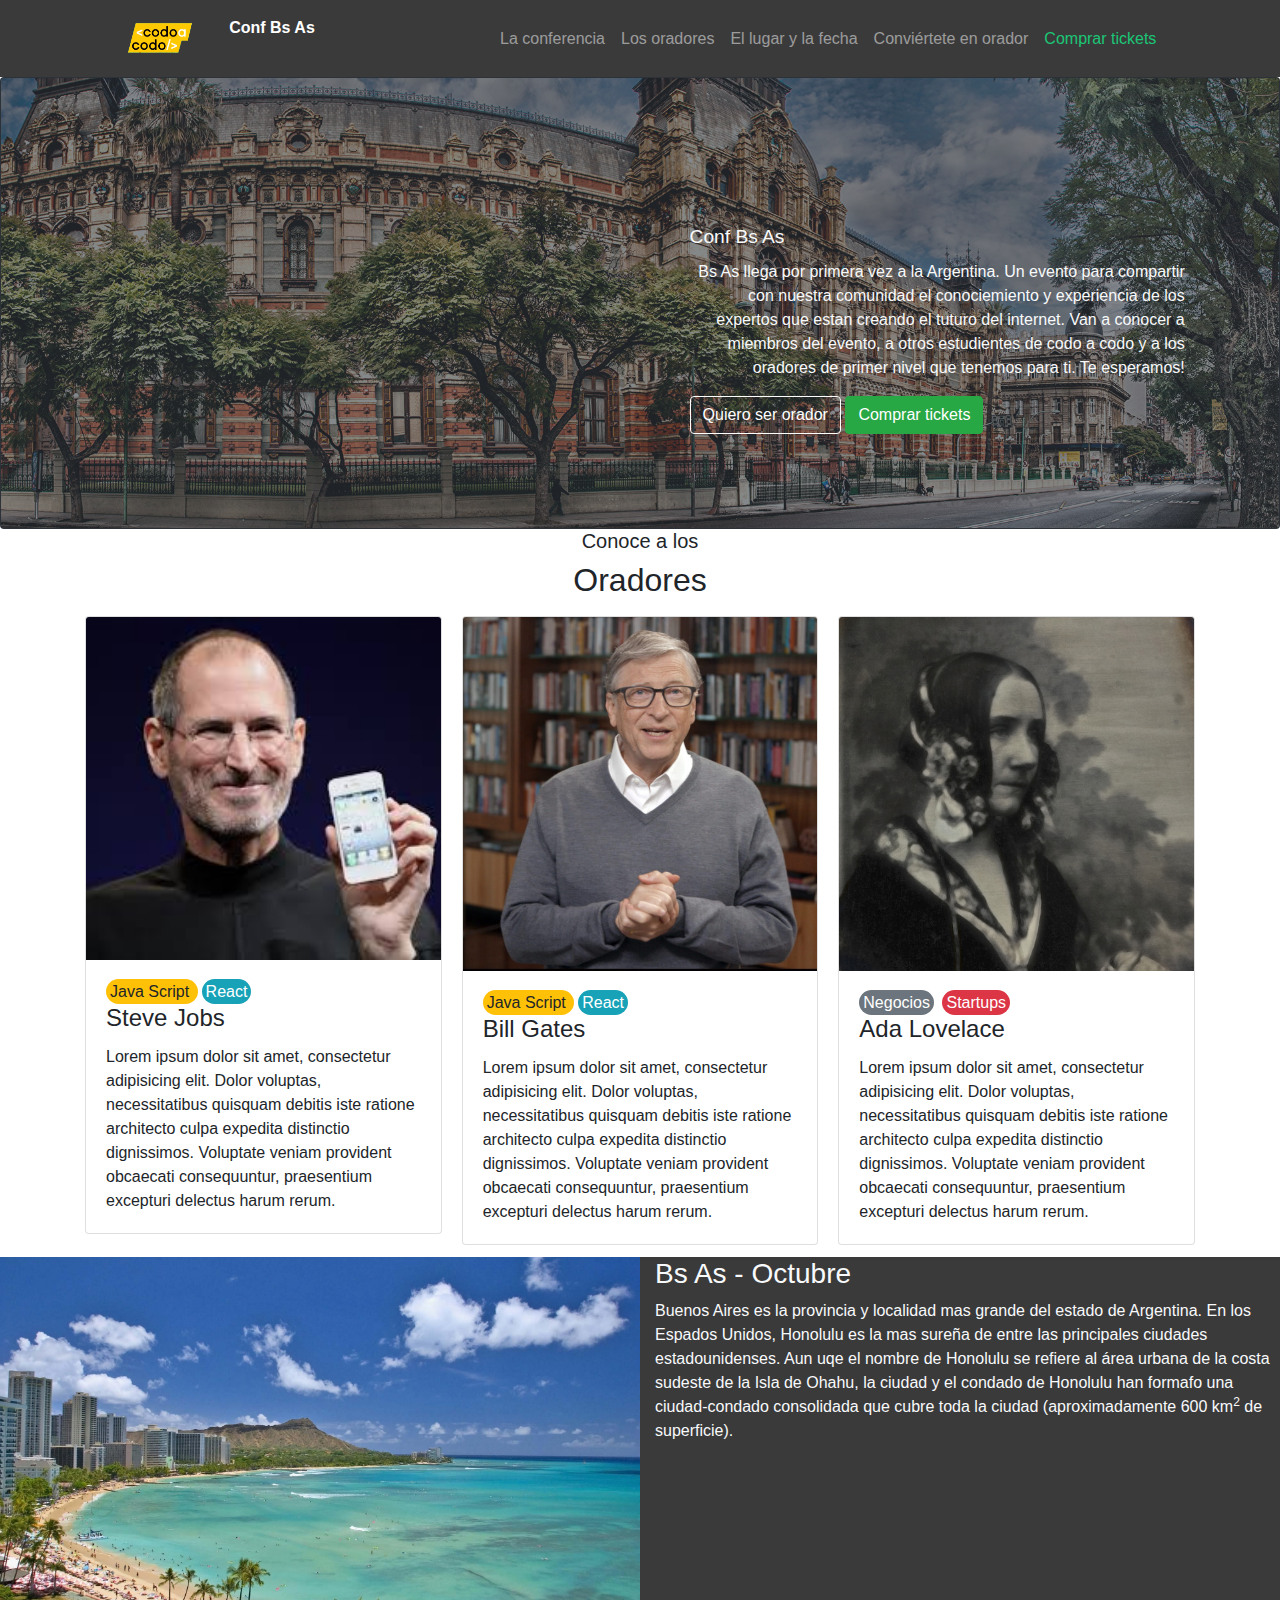
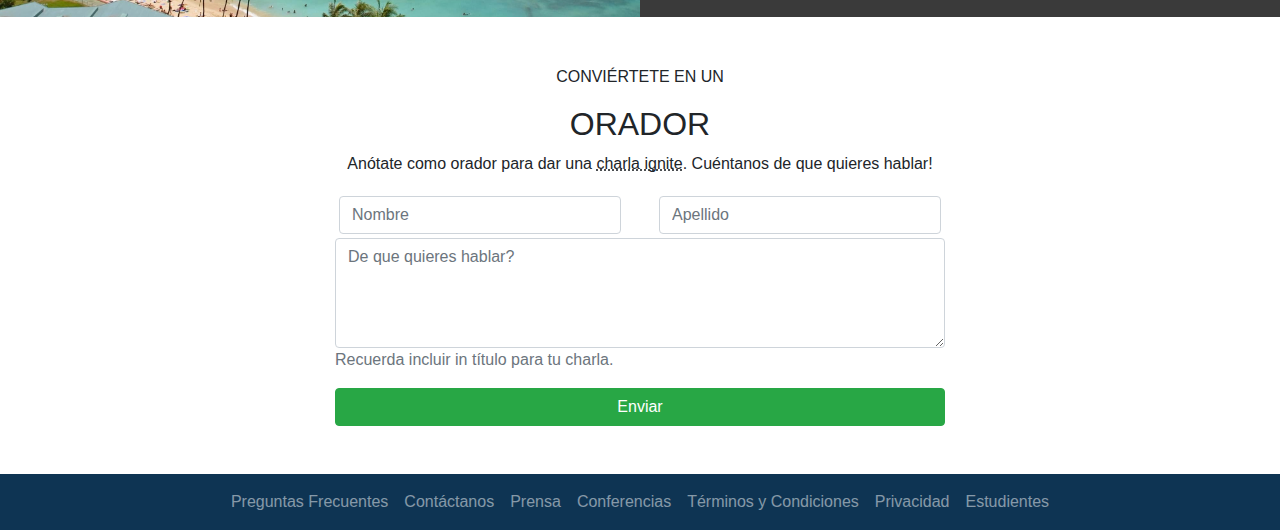
==== index.html @ ba657d94 "Proyecto inicial" ====
<!DOCTYPE html>
<html lang="en">
<head>
    <meta charset="UTF-8">
    <meta http-equiv="X-UA-Compatible" content="IE=edge">
    <meta name="viewport" content="width=device-width, initial-scale=1.0">

    <!--Bootstrap CSS-->
    <link rel="stylesheet" href="https://cdn.jsdelivr.net/npm/bootstrap@4.6.1/dist/css/bootstrap.min.css">

    <!-- CSS-->
    <link rel="stylesheet" href="./css/style.css">
   
    <title>Proyecto 1</title>

    
</head>
<body>
<!-- Navbar Bootstrap-->
    <nav class="navbar navbar-expand-sm  bg-oscurito navbar-dark">
        <div class="container-fluid justify-content-around">

        <ul class="navbar-nav">
            <a class="navbar-brand" href="#">
                <img src="./imagenes/codoacodo.png" alt="Logo" style="width:7vw;" class="">
            </a>
            <li class="nav-item">
                <a class="nav-link text-white" href="#"><strong>Conf Bs As</strong></a>
            </li>
        </ul>
            <ul class="navbar-nav">
     
            <li class="nav-item">
                <a class="nav-link" href="#">La conferencia</a>
            </li>
            <li class="nav-item">
                <a class="nav-link" href="#">Los oradores</a>
            </li>
            <li class="nav-item">
                <a class="nav-link" href="#">El lugar y la fecha</a>
            </li>
            <li class="nav-item">
                <a class="nav-link" href="#">Conviértete en orador</a>
            </li>
            <li class="nav-item">
                <a  id="verde-success" class="nav-link" href="#">Comprar tickets</a>
            </li>
        </ul>
        </div>
    </nav>



<!-- Main Image-->

    <div class="card bg-dark">
        <img class="card-img" src="./imagenes/ba1.jpg" alt="ba1">
            <div class="card-img-overlay text-light container-1">
                        <div class="container-2">
                             <h2 class="card-title ">Conf Bs As</h2>
                             <p class="card-text text-main">
                            Bs As llega por primera vez a la Argentina. Un evento para compartir con
                            nuestra comunidad el conociemiento y experiencia de los expertos que
                            estan creando el tuturo del internet. Van a conocer a miembros del
                            evento, a otros estudientes de codo a codo y a los oradores de primer
                            nivel que tenemos para ti. Te esperamos!
                             </p>
                            <a class="btn text-white border-white" href="#">Quiero ser orador</a>
                            <a class="btn btn-success" href="#">Comprar tickets</a>
                        </div>
            </div>
     </div>

<!-- Título Cards-->

     <div class="text-center">
        <h5>Conoce a los</h5>
         <h2>Oradores</h2>
     </div>

<!-- Cards-->

<div class="container mt-3">
    <div class="card-columns">
<!-- Card Jobs-->
                <div class="card">
                    <img class="card-img-top" src="./imagenes/steve.jpg" alt="Card image" style="width:100%">
                    <div class="card-body">
                        <span class="badger rounded-pill bg-warning p-1"> Java Script </span>
                        <span class="badger rounded-pill bg-info p-1 text-white m-1"> React </span>
                        <h4 class="card-title">Steve Jobs</h4>
                        <p class="card-text">Lorem ipsum dolor sit amet, consectetur adipisicing elit. Dolor voluptas, necessitatibus quisquam debitis iste ratione architecto culpa expedita distinctio dignissimos. Voluptate veniam provident obcaecati consequuntur, praesentium excepturi delectus harum rerum.</p>
                    </div>
                </div>
<!-- Card Gates-->
            <div class="card" >
                <img class="card-img-top" src="./imagenes/bill.jpg" alt="Card image" style="width:100%">
                <div class="card-body">
                    <span class="badger rounded-pill bg-warning p-1"> Java Script </span>
                    <span class="badger rounded-pill bg-info p-1 text-white m-1"> React </span>
                    <h4 class="card-title">Bill Gates</h4>
                    <p class="card-text">Lorem ipsum dolor sit amet, consectetur adipisicing elit. Dolor voluptas, necessitatibus quisquam debitis iste ratione architecto culpa expedita distinctio dignissimos. Voluptate veniam provident obcaecati consequuntur, praesentium excepturi delectus harum rerum.</p>
                </div>
            </div>
<!-- Card Lovelace-->
            <div class="card">
                <img class="card-img-top" src="./imagenes/ada.jpeg" alt="Card image" style="width:100%">
                <div class="card-body">
                    <span class="badger rounded-pill bg-secondary p-1 text-white">Negocios</span>
                    <span class="badger rounded-pill bg-danger p-1 text-white m-1">Startups</span>
                    <h4 class="card-title">Ada Lovelace</h4>
                    <p class="card-text">Lorem ipsum dolor sit amet, consectetur adipisicing elit. Dolor voluptas, necessitatibus quisquam debitis iste ratione architecto culpa expedita distinctio dignissimos. Voluptate veniam provident obcaecati consequuntur, praesentium excepturi delectus harum rerum.</p>
                </div>
            </div>
    </div>
</div>


<div class="container-fluid p-0 m-0">
    <div class="row">
        <div class="col-6 m-0 p-0">
            <img class="img-honolulu" src="./imagenes/honolulu.jpg" alt="honolulu">
        </div>

        <div class="col-6 bg-oscurito text-light">
            <h3>Bs As - Octubre</h3>
            <p>Buenos Aires es la provincia y localidad mas grande del estado de Argentina. En los Espados Unidos, Honolulu es la mas sureña de entre las principales ciudades estadounidenses. Aun uqe el nombre de Honolulu se refiere al área urbana de la costa sudeste de la Isla de Ohahu, la ciudad y el condado de Honolulu han formafo una ciudad-condado consolidada que cubre toda la ciudad (aproximadamente 600 km<sup>2</sup> de superficie).</p>
        </div>
    </div>
</div>


<!--Formulario  -->

<div class="container" style="width: 50%">

    <div class="text-center mt-5">
     <p>CONVIÉRTETE EN UN</p>
     <H2>ORADOR</H2>
     <P>Anótate como orador para dar una <abbr title="charla ignite">charla ignite</abbr>. Cuéntanos de que quieres hablar!</P>
    </div>

    <form action="">
        <div class="row">
            <div class="col m-1">
                <div class="form-group-inline">
                    <input type="text" class="form-control" name="Nombre" placeholder="Nombre">
                </div>
            </div>
            <div class="col m-1">
                <div class="form-group-inline">
                    <input type="text" class="form-control" name="Apellido" placeholder="Apellido">
                </div>
            </div>
        </div>

        <div class="row">
            <div class="col">
                <div class="form-group">
                    <textarea name="comentario0" class="form-control" id="comentario" rows="4" placeholder="De que quieres hablar?"></textarea>
                    <p class="text-secondary">Recuerda incluir in título para tu charla.</p>
                </div>
            </div>
        </div>

        <div class="row">
            <div class="col">
                <button type="enviar" class="btn btn-success" style="width:100%">Enviar</button>
            </div>
        </div>
    </form>
</div>


<!-- Nav Footer-->

<nav id="navbar-foot" class="navbar navbar-expand-sm  navbar-dark justify-content-center mt-5">
    <ul class="navbar-nav">
        <li class="nav-item">
            <a class="nav-link" href="#">Preguntas Frecuentes</a>
        </li>
        <li class="nav-item">
            <a class="nav-link" href="#">Contáctanos</a>
        </li>
        <li class="nav-item">
            <a class="nav-link" href="#">Prensa</a>
        </li>
        <li class="nav-item">
            <a class="nav-link" href="#">Conferencias</a>
        </li>
        <li class="nav-item">
            <a class="nav-link" href="#">Términos y Condiciones</a>
        </li>
        <li class="nav-item">
            <a class="nav-link" href="#">Privacidad</a>
        </li>
        <li class="nav-item">
            <a class="nav-link"href="#">Estudientes</a>
        </li>
    </ul>
</nav>

  </body>
  </html>
  
<!--Bootstrap Bundle with Popper -->
    <script src="https://cdn.jsdelivr.net/npm/bootstrap@5.0.2/dist/js/bootstrap.bundle.min.js"></script>
</body>
</html>
---- css/style.css ----
/* Puntero sobre hipervinculos a */
a {
    cursor: pointer;
}

/* Nav superior- color del background del navbar superior */
.bg-oscurito{
    background-color: #3a3a3a;
}

/* Nav superior- Comprar ticket */
#verde-success {
    color: #1ac776;
}

.navbar-sup {

}

/* main image*/

.container-1 {
    display: flex;
    justify-content: flex-end;
    align-items: flex-end;
}

.text-main {
    text-align: right;
}

.container-2 {
    margin-right: 6%;
    margin-bottom: 6%;
    width: 40%;
    height: auto;
}

.container-2 h2, .container-2 h3 {
    font-size: 1.5vw;
}


.card-img {
    opacity: 0.4;
    height: 50vh;
    object-fit: cover;
}
.img-honolulu {
    height: 40vh;
    width: 100%;
    object-fit: cover;
}

/* Navbar inferior*/

#navbar-foot {
 background-color: hsl(207, 71%, 19%);
}
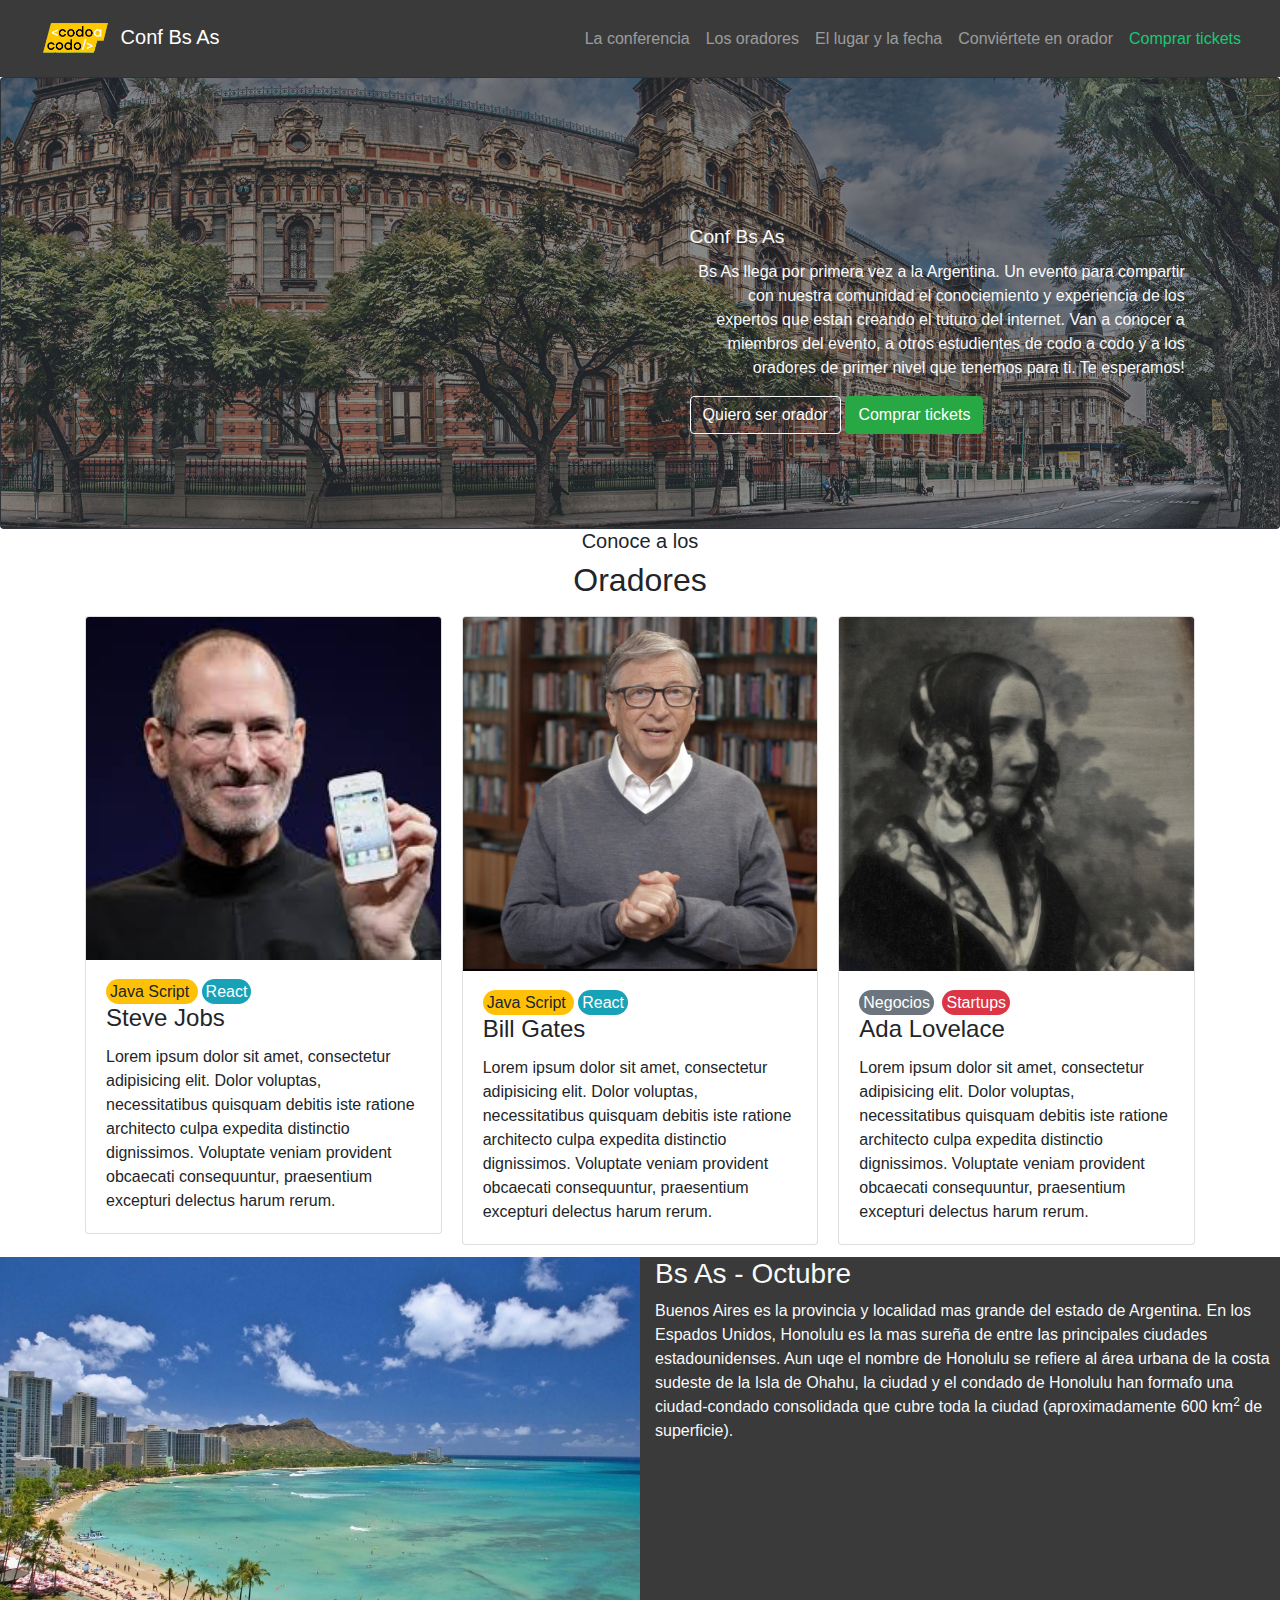
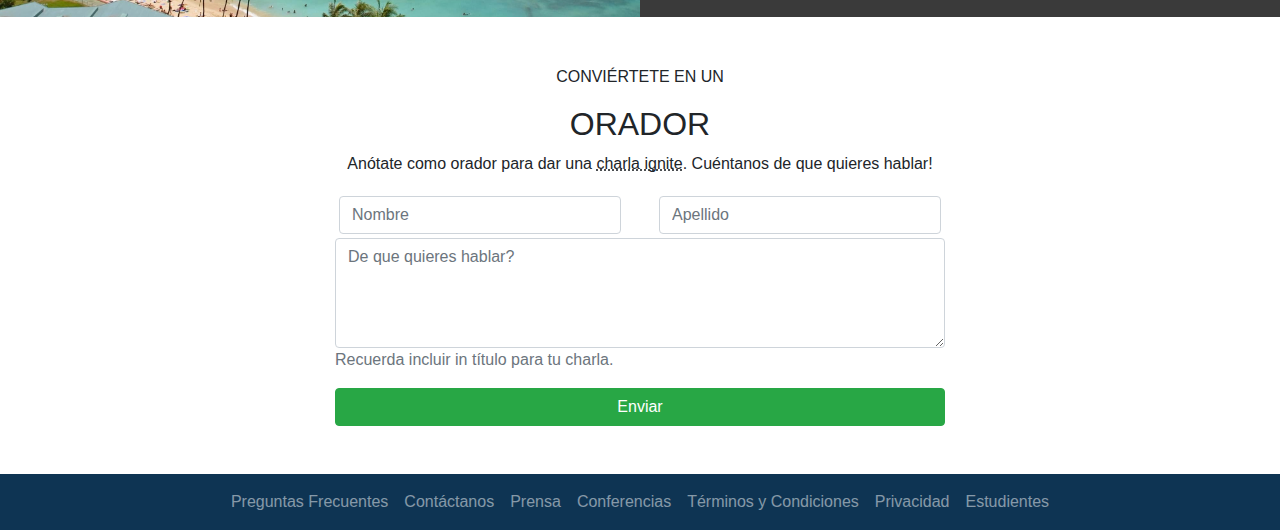
==== commit a7931782: "Add files via upload" ====
--- a/index.html
+++ b/index.html
@@ -1,209 +1,207 @@
-<!DOCTYPE html>
-<html lang="en">
-<head>
-    <meta charset="UTF-8">
-    <meta http-equiv="X-UA-Compatible" content="IE=edge">
-    <meta name="viewport" content="width=device-width, initial-scale=1.0">
-
-    <!--Bootstrap CSS-->
-    <link rel="stylesheet" href="https://cdn.jsdelivr.net/npm/bootstrap@4.6.1/dist/css/bootstrap.min.css">
-
-    <!-- CSS-->
-    <link rel="stylesheet" href="./css/style.css">
-   
-    <title>Proyecto 1</title>
-
-    
-</head>
-<body>
-<!-- Navbar Bootstrap-->
-    <nav class="navbar navbar-expand-sm  bg-oscurito navbar-dark">
-        <div class="container-fluid justify-content-around">
-
-        <ul class="navbar-nav">
-            <a class="navbar-brand" href="#">
-                <img src="./imagenes/codoacodo.png" alt="Logo" style="width:7vw;" class="">
-            </a>
-            <li class="nav-item">
-                <a class="nav-link text-white" href="#"><strong>Conf Bs As</strong></a>
-            </li>
-        </ul>
-            <ul class="navbar-nav">
-     
-            <li class="nav-item">
-                <a class="nav-link" href="#">La conferencia</a>
-            </li>
-            <li class="nav-item">
-                <a class="nav-link" href="#">Los oradores</a>
-            </li>
-            <li class="nav-item">
-                <a class="nav-link" href="#">El lugar y la fecha</a>
-            </li>
-            <li class="nav-item">
-                <a class="nav-link" href="#">Conviértete en orador</a>
-            </li>
-            <li class="nav-item">
-                <a  id="verde-success" class="nav-link" href="#">Comprar tickets</a>
-            </li>
-        </ul>
-        </div>
-    </nav>
-
-
-
-<!-- Main Image-->
-
-    <div class="card bg-dark">
-        <img class="card-img" src="./imagenes/ba1.jpg" alt="ba1">
-            <div class="card-img-overlay text-light container-1">
-                        <div class="container-2">
-                             <h2 class="card-title ">Conf Bs As</h2>
-                             <p class="card-text text-main">
-                            Bs As llega por primera vez a la Argentina. Un evento para compartir con
-                            nuestra comunidad el conociemiento y experiencia de los expertos que
-                            estan creando el tuturo del internet. Van a conocer a miembros del
-                            evento, a otros estudientes de codo a codo y a los oradores de primer
-                            nivel que tenemos para ti. Te esperamos!
-                             </p>
-                            <a class="btn text-white border-white" href="#">Quiero ser orador</a>
-                            <a class="btn btn-success" href="#">Comprar tickets</a>
-                        </div>
-            </div>
-     </div>
-
-<!-- Título Cards-->
-
-     <div class="text-center">
-        <h5>Conoce a los</h5>
-         <h2>Oradores</h2>
-     </div>
-
-<!-- Cards-->
-
-<div class="container mt-3">
-    <div class="card-columns">
-<!-- Card Jobs-->
-                <div class="card">
-                    <img class="card-img-top" src="./imagenes/steve.jpg" alt="Card image" style="width:100%">
-                    <div class="card-body">
-                        <span class="badger rounded-pill bg-warning p-1"> Java Script </span>
-                        <span class="badger rounded-pill bg-info p-1 text-white m-1"> React </span>
-                        <h4 class="card-title">Steve Jobs</h4>
-                        <p class="card-text">Lorem ipsum dolor sit amet, consectetur adipisicing elit. Dolor voluptas, necessitatibus quisquam debitis iste ratione architecto culpa expedita distinctio dignissimos. Voluptate veniam provident obcaecati consequuntur, praesentium excepturi delectus harum rerum.</p>
-                    </div>
-                </div>
-<!-- Card Gates-->
-            <div class="card" >
-                <img class="card-img-top" src="./imagenes/bill.jpg" alt="Card image" style="width:100%">
-                <div class="card-body">
-                    <span class="badger rounded-pill bg-warning p-1"> Java Script </span>
-                    <span class="badger rounded-pill bg-info p-1 text-white m-1"> React </span>
-                    <h4 class="card-title">Bill Gates</h4>
-                    <p class="card-text">Lorem ipsum dolor sit amet, consectetur adipisicing elit. Dolor voluptas, necessitatibus quisquam debitis iste ratione architecto culpa expedita distinctio dignissimos. Voluptate veniam provident obcaecati consequuntur, praesentium excepturi delectus harum rerum.</p>
-                </div>
-            </div>
-<!-- Card Lovelace-->
-            <div class="card">
-                <img class="card-img-top" src="./imagenes/ada.jpeg" alt="Card image" style="width:100%">
-                <div class="card-body">
-                    <span class="badger rounded-pill bg-secondary p-1 text-white">Negocios</span>
-                    <span class="badger rounded-pill bg-danger p-1 text-white m-1">Startups</span>
-                    <h4 class="card-title">Ada Lovelace</h4>
-                    <p class="card-text">Lorem ipsum dolor sit amet, consectetur adipisicing elit. Dolor voluptas, necessitatibus quisquam debitis iste ratione architecto culpa expedita distinctio dignissimos. Voluptate veniam provident obcaecati consequuntur, praesentium excepturi delectus harum rerum.</p>
-                </div>
-            </div>
-    </div>
-</div>
-
-
-<div class="container-fluid p-0 m-0">
-    <div class="row">
-        <div class="col-6 m-0 p-0">
-            <img class="img-honolulu" src="./imagenes/honolulu.jpg" alt="honolulu">
-        </div>
-
-        <div class="col-6 bg-oscurito text-light">
-            <h3>Bs As - Octubre</h3>
-            <p>Buenos Aires es la provincia y localidad mas grande del estado de Argentina. En los Espados Unidos, Honolulu es la mas sureña de entre las principales ciudades estadounidenses. Aun uqe el nombre de Honolulu se refiere al área urbana de la costa sudeste de la Isla de Ohahu, la ciudad y el condado de Honolulu han formafo una ciudad-condado consolidada que cubre toda la ciudad (aproximadamente 600 km<sup>2</sup> de superficie).</p>
-        </div>
-    </div>
-</div>
-
-
-<!--Formulario  -->
-
-<div class="container" style="width: 50%">
-
-    <div class="text-center mt-5">
-     <p>CONVIÉRTETE EN UN</p>
-     <H2>ORADOR</H2>
-     <P>Anótate como orador para dar una <abbr title="charla ignite">charla ignite</abbr>. Cuéntanos de que quieres hablar!</P>
-    </div>
-
-    <form action="">
-        <div class="row">
-            <div class="col m-1">
-                <div class="form-group-inline">
-                    <input type="text" class="form-control" name="Nombre" placeholder="Nombre">
-                </div>
-            </div>
-            <div class="col m-1">
-                <div class="form-group-inline">
-                    <input type="text" class="form-control" name="Apellido" placeholder="Apellido">
-                </div>
-            </div>
-        </div>
-
-        <div class="row">
-            <div class="col">
-                <div class="form-group">
-                    <textarea name="comentario0" class="form-control" id="comentario" rows="4" placeholder="De que quieres hablar?"></textarea>
-                    <p class="text-secondary">Recuerda incluir in título para tu charla.</p>
-                </div>
-            </div>
-        </div>
-
-        <div class="row">
-            <div class="col">
-                <button type="enviar" class="btn btn-success" style="width:100%">Enviar</button>
-            </div>
-        </div>
-    </form>
-</div>
-
-
-<!-- Nav Footer-->
-
-<nav id="navbar-foot" class="navbar navbar-expand-sm  navbar-dark justify-content-center mt-5">
-    <ul class="navbar-nav">
-        <li class="nav-item">
-            <a class="nav-link" href="#">Preguntas Frecuentes</a>
-        </li>
-        <li class="nav-item">
-            <a class="nav-link" href="#">Contáctanos</a>
-        </li>
-        <li class="nav-item">
-            <a class="nav-link" href="#">Prensa</a>
-        </li>
-        <li class="nav-item">
-            <a class="nav-link" href="#">Conferencias</a>
-        </li>
-        <li class="nav-item">
-            <a class="nav-link" href="#">Términos y Condiciones</a>
-        </li>
-        <li class="nav-item">
-            <a class="nav-link" href="#">Privacidad</a>
-        </li>
-        <li class="nav-item">
-            <a class="nav-link"href="#">Estudientes</a>
-        </li>
-    </ul>
-</nav>
-
-  </body>
-  </html>
-  
-<!--Bootstrap Bundle with Popper -->
-    <script src="https://cdn.jsdelivr.net/npm/bootstrap@5.0.2/dist/js/bootstrap.bundle.min.js"></script>
-</body>
+<!DOCTYPE html>
+<html lang="en">
+<head>
+    <meta charset="UTF-8">
+    <meta http-equiv="X-UA-Compatible" content="IE=edge">
+    <meta name="viewport" content="width=device-width, initial-scale=1.0">
+
+    <!--Bootstrap CSS-->
+    <link rel="stylesheet" href="https://cdn.jsdelivr.net/npm/bootstrap@4.6.1/dist/css/bootstrap.min.css">
+
+    <!-- CSS-->
+    <link rel="stylesheet" href="./css/style.css">
+   
+    <title>Integrador Bootstrap</title>
+
+    
+</head>
+<body>
+<!-- Navbar Bootstrap-->
+    <nav class="navbar navbar-expand-lg  bg-oscurito navbar-dark">
+        <div class="container-fluid justify-content-around">
+            <a class="navbar-brand" href="#">
+                <img src="./imagenes/codoacodo.png" alt="Logo" style="width:7vw;" class="">Conf Bs As
+            </a>
+            <button class="navbar-toggler" type="button" data-bs-toggle="collapse" data-bs-target="#collapsibleNavbar">
+                <span class="navbar-toggler-icon"></span>
+              </button>
+              <div class="collapse navbar-collapse justify-content-end" id="collapsibleNavbar">
+                <ul class="navbar-nav">
+                    <li class="nav-item">
+                        <a class="nav-link" href="#">La conferencia</a>
+                    </li>
+                    <li class="nav-item">
+                        <a class="nav-link" href="#">Los oradores</a>
+                    </li>
+                    <li class="nav-item">
+                        <a class="nav-link" href="#">El lugar y la fecha</a>
+                    </li>
+                    <li class="nav-item">
+                        <a class="nav-link" href="#">Conviértete en orador</a>
+                    </li>
+                    <li class="nav-item">
+                        <a  id="verde-success" class="nav-link" href="#">Comprar tickets</a>
+                    </li>
+                </ul>
+              </div>
+        </div>
+    </nav>
+
+
+<!-- Main Image-->
+
+<!-- Slider hecho con un Card-img-overlay para que el texto quede arriba de la imagen-->
+    <div class="card bg-dark">
+        <img class="card-img" src="./imagenes/ba1.jpg" alt="ba1">
+            <div class="card-img-overlay text-light container-1">
+                        <div class="container-2">
+                             <h2 class="card-title ">Conf Bs As</h2>
+                             <p class="card-text text-main">
+                            Bs As llega por primera vez a la Argentina. Un evento para compartir con
+                            nuestra comunidad el conociemiento y experiencia de los expertos que
+                            estan creando el tuturo del internet. Van a conocer a miembros del
+                            evento, a otros estudientes de codo a codo y a los oradores de primer
+                            nivel que tenemos para ti. Te esperamos!
+                             </p>
+                            <a class="btn text-white border-white" href="#">Quiero ser orador</a>
+                            <a class="btn btn-success" href="#">Comprar tickets</a>
+                        </div>
+            </div>
+     </div>
+
+<!-- Título Cards-->
+
+     <div class="text-center">
+        <h5>Conoce a los</h5>
+         <h2>Oradores</h2>
+     </div>
+
+<!-- Cards-->
+
+<div class="container mt-3">
+    <div class="card-columns">
+<!-- Card Jobs-->
+                <div class="card">
+                    <img class="card-img-top" src="./imagenes/steve.jpg" alt="Card image" style="width:100%">
+                    <div class="card-body">
+                        <span class="badger rounded-pill bg-warning p-1"> Java Script </span>
+                        <span class="badger rounded-pill bg-info p-1 text-white m-1"> React </span>
+                        <h4 class="card-title">Steve Jobs</h4>
+                        <p class="card-text">Lorem ipsum dolor sit amet, consectetur adipisicing elit. Dolor voluptas, necessitatibus quisquam debitis iste ratione architecto culpa expedita distinctio dignissimos. Voluptate veniam provident obcaecati consequuntur, praesentium excepturi delectus harum rerum.</p>
+                    </div>
+                </div>
+<!-- Card Gates-->
+            <div class="card" >
+                <img class="card-img-top" src="./imagenes/bill.jpg" alt="Card image" style="width:100%">
+                <div class="card-body">
+                    <span class="badger rounded-pill bg-warning p-1"> Java Script </span>
+                    <span class="badger rounded-pill bg-info p-1 text-white m-1"> React </span>
+                    <h4 class="card-title">Bill Gates</h4>
+                    <p class="card-text">Lorem ipsum dolor sit amet, consectetur adipisicing elit. Dolor voluptas, necessitatibus quisquam debitis iste ratione architecto culpa expedita distinctio dignissimos. Voluptate veniam provident obcaecati consequuntur, praesentium excepturi delectus harum rerum.</p>
+                </div>
+            </div>
+<!-- Card Lovelace-->
+            <div class="card">
+                <img class="card-img-top" src="./imagenes/ada.jpeg" alt="Card image" style="width:100%">
+                <div class="card-body">
+                    <span class="badger rounded-pill bg-secondary p-1 text-white">Negocios</span>
+                    <span class="badger rounded-pill bg-danger p-1 text-white m-1">Startups</span>
+                    <h4 class="card-title">Ada Lovelace</h4>
+                    <p class="card-text">Lorem ipsum dolor sit amet, consectetur adipisicing elit. Dolor voluptas, necessitatibus quisquam debitis iste ratione architecto culpa expedita distinctio dignissimos. Voluptate veniam provident obcaecati consequuntur, praesentium excepturi delectus harum rerum.</p>
+                </div>
+            </div>
+    </div>
+</div>
+
+
+<div class="container-fluid p-0 m-0">
+    <div class="row">
+        <div class="col-6 m-0 p-0">
+            <img class="img-honolulu" src="./imagenes/honolulu.jpg" alt="honolulu">
+        </div>
+
+        <div class="col-6 bg-oscurito text-light">
+            <h3>Bs As - Octubre</h3>
+            <p>Buenos Aires es la provincia y localidad mas grande del estado de Argentina. En los Espados Unidos, Honolulu es la mas sureña de entre las principales ciudades estadounidenses. Aun uqe el nombre de Honolulu se refiere al área urbana de la costa sudeste de la Isla de Ohahu, la ciudad y el condado de Honolulu han formafo una ciudad-condado consolidada que cubre toda la ciudad (aproximadamente 600 km<sup>2</sup> de superficie).</p>
+        </div>
+    </div>
+</div>
+
+
+<!--Formulario  -->
+
+<div class="container" style="width: 50%">
+
+    <div class="text-center mt-5">
+     <p>CONVIÉRTETE EN UN</p>
+     <H2>ORADOR</H2>
+     <P>Anótate como orador para dar una <abbr title="charla ignite">charla ignite</abbr>. Cuéntanos de que quieres hablar!</P>
+    </div>
+
+    <form action="">
+        <div class="row">
+            <div class="col m-1">
+                <div class="form-group-inline">
+                    <input type="text" class="form-control" name="Nombre" placeholder="Nombre">
+                </div>
+            </div>
+            <div class="col m-1">
+                <div class="form-group-inline">
+                    <input type="text" class="form-control" name="Apellido" placeholder="Apellido">
+                </div>
+            </div>
+        </div>
+
+        <div class="row">
+            <div class="col">
+                <div class="form-group">
+                    <textarea name="comentario0" class="form-control" id="comentario" rows="4" placeholder="De que quieres hablar?"></textarea>
+                    <p class="text-secondary">Recuerda incluir in título para tu charla.</p>
+                </div>
+            </div>
+        </div>
+
+        <div class="row">
+            <div class="col">
+                <button type="enviar" class="btn btn-success" style="width:100%">Enviar</button>
+            </div>
+        </div>
+    </form>
+</div>
+
+
+<!-- Nav Footer-->
+
+<nav id="navbar-foot" class="navbar navbar-expand-sm  navbar-dark justify-content-center mt-5">
+    <ul class="navbar-nav">
+        <li class="nav-item">
+            <a class="nav-link" href="#">Preguntas Frecuentes</a>
+        </li>
+        <li class="nav-item">
+            <a class="nav-link" href="#">Contáctanos</a>
+        </li>
+        <li class="nav-item">
+            <a class="nav-link" href="#">Prensa</a>
+        </li>
+        <li class="nav-item">
+            <a class="nav-link" href="#">Conferencias</a>
+        </li>
+        <li class="nav-item">
+            <a class="nav-link" href="#">Términos y Condiciones</a>
+        </li>
+        <li class="nav-item">
+            <a class="nav-link" href="#">Privacidad</a>
+        </li>
+        <li class="nav-item">
+            <a class="nav-link"href="#">Estudientes</a>
+        </li>
+    </ul>
+</nav>
+
+  </body>
+  </html>
+  
+<!--Bootstrap Bundle with Popper -->
+    <script src="https://cdn.jsdelivr.net/npm/bootstrap@5.0.2/dist/js/bootstrap.bundle.min.js"></script>
+</body>
 </html>--- a/css/style.css
+++ b/css/style.css
@@ -1,60 +1,60 @@
-
-/* Puntero sobre hipervinculos a */
-a {
-    cursor: pointer;
-}
-
-/* Nav superior- color del background del navbar superior */
-.bg-oscurito{
-    background-color: #3a3a3a;
-}
-
-/* Nav superior- Comprar ticket */
-#verde-success {
-    color: #1ac776;
-}
-
-.navbar-sup {
-
-}
-
-/* main image*/
-
-.container-1 {
-    display: flex;
-    justify-content: flex-end;
-    align-items: flex-end;
-}
-
-.text-main {
-    text-align: right;
-}
-
-.container-2 {
-    margin-right: 6%;
-    margin-bottom: 6%;
-    width: 40%;
-    height: auto;
-}
-
-.container-2 h2, .container-2 h3 {
-    font-size: 1.5vw;
-}
-
-
-.card-img {
-    opacity: 0.4;
-    height: 50vh;
-    object-fit: cover;
-}
-.img-honolulu {
-    height: 40vh;
-    width: 100%;
-    object-fit: cover;
-}
-
-/* Navbar inferior*/
-
-#navbar-foot {
- background-color: hsl(207, 71%, 19%);
+
+/* Puntero sobre hipervinculos a */
+a {
+    cursor: pointer;
+}
+
+/* Nav superior- color del background del navbar superior */
+.bg-oscurito{
+    background-color: #3a3a3a;
+}
+
+/* Nav superior- Comprar ticket */
+#verde-success {
+    color: #1ac776;
+}
+
+
+
+/* slider image*/
+
+.container-1 {
+    display: flex;
+    justify-content: flex-end;
+    align-items: flex-end;
+}
+
+.text-main {
+    text-align: right;
+}
+
+.container-2 {
+    margin-right: 6%;
+    margin-bottom: 6%;
+    width: 40%;
+    height: auto;
+}
+
+.container-2 h2, .container-2 h3 {
+    font-size: 1.5vw;
+}
+
+
+.card-img {
+    opacity: 0.4;
+    height: 50vh;
+    object-fit: cover;
+}
+
+
+.img-honolulu {
+    height: 40vh;
+    width: 100%;
+    object-fit: cover;
+}
+
+/* Navbar inferior*/
+
+#navbar-foot {
+ background-color: hsl(207, 71%, 19%);
 }